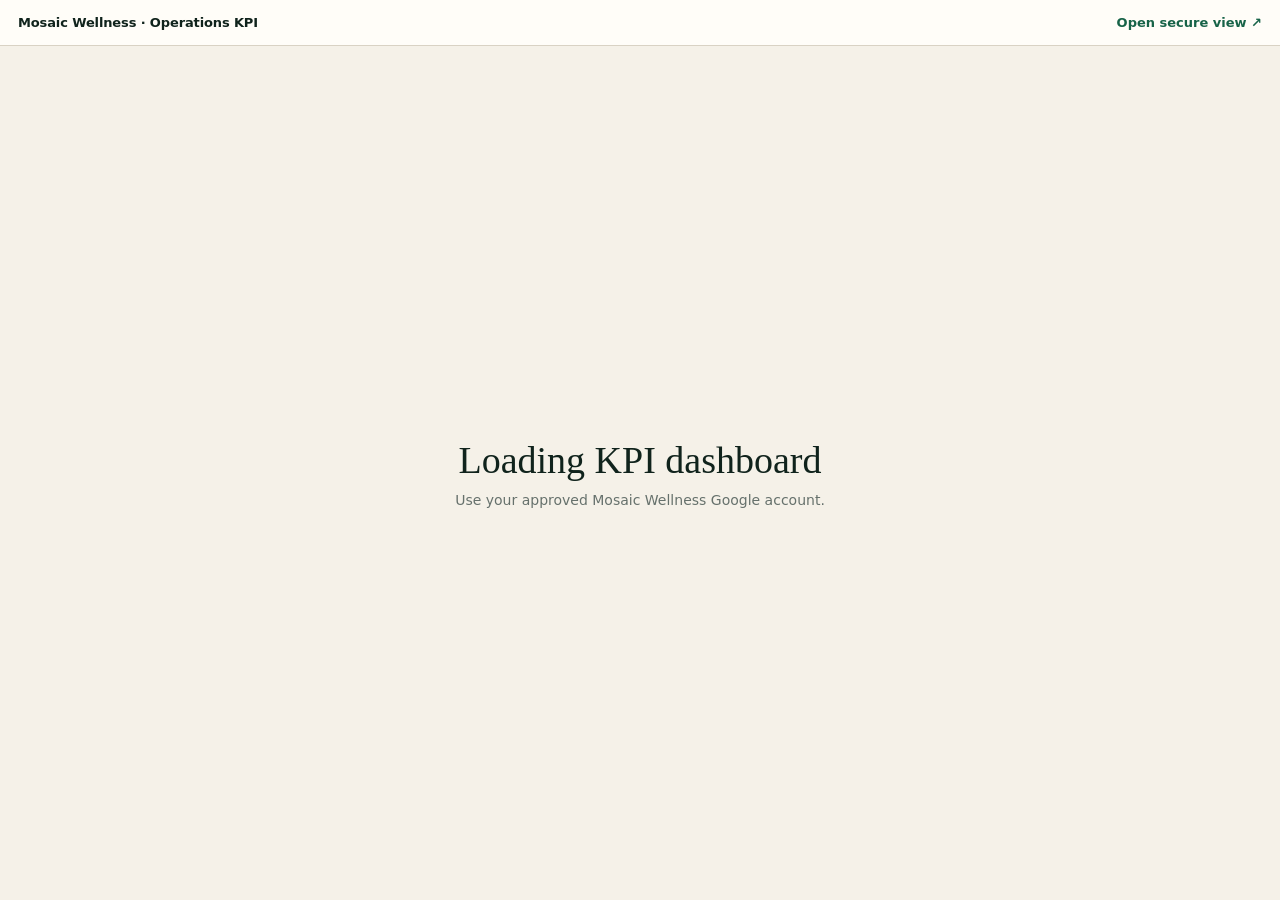
==== index.html @ 4b51fa3a "Fix GitHub Pages root dashboard entry" ====
<!doctype html>
<html lang="en">
  <head>
    <meta charset="utf-8" />
    <meta name="viewport" content="width=device-width, initial-scale=1" />
    <meta http-equiv="refresh" content="0; url=./docs/" />
    <title>Operations KPI Command Center</title>
    <script>
      window.location.replace("./docs/");
    </script>
  </head>
  <body>
    <p>
      Opening the
      <a href="./docs/">Operations KPI Command Center</a>…
    </p>
  </body>
</html>
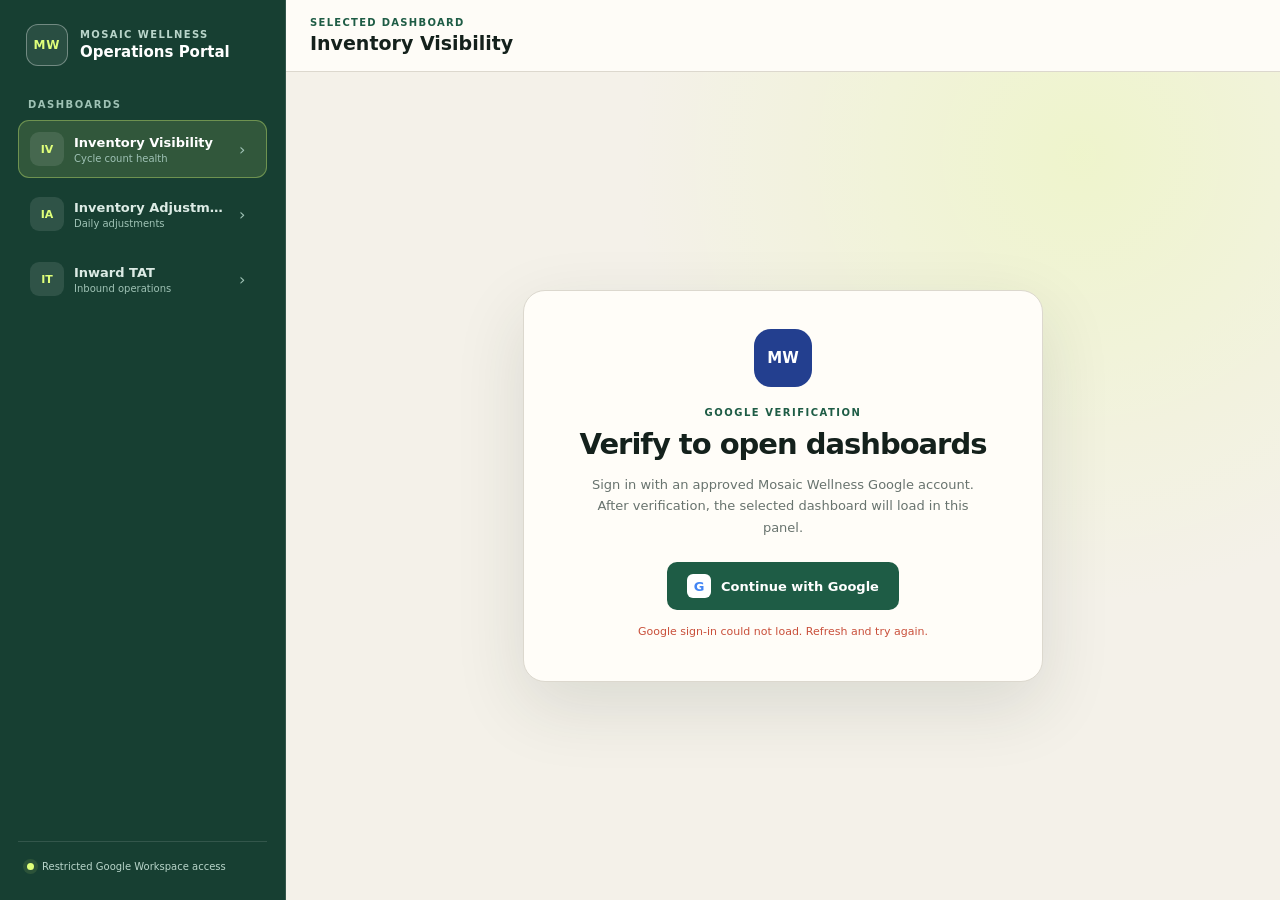
==== commit bb36d6f1: "Add unified operations dashboard portal" ====
--- a/index.html
+++ b/index.html
@@ -1,18 +1,384 @@
 <!doctype html>
 <html lang="en">
   <head>
-    <meta charset="utf-8" />
-    <meta name="viewport" content="width=device-width, initial-scale=1" />
-    <meta http-equiv="refresh" content="0; url=./docs/" />
-    <title>Operations KPI Command Center</title>
-    <script>
-      window.location.replace("./docs/");
-    </script>
+    <meta charset="utf-8">
+    <meta name="viewport" content="width=device-width, initial-scale=1">
+    <meta name="referrer" content="strict-origin-when-cross-origin">
+    <meta name="theme-color" content="#173f32">
+    <title>Operations Dashboard Portal | Mosaic Wellness</title>
+    <link rel="icon" type="image/svg+xml" href="data:image/svg+xml,%3Csvg xmlns='http://www.w3.org/2000/svg' viewBox='0 0 64 64'%3E%3Crect width='64' height='64' rx='14' fill='%23173f32'/%3E%3Ctext x='32' y='40' text-anchor='middle' font-family='Arial,sans-serif' font-size='21' font-weight='700' fill='white'%3EMW%3C/text%3E%3C/svg%3E">
+    <script src="https://accounts.google.com/gsi/client" async defer></script>
+    <style>
+      :root {
+        --ink: #14211c;
+        --muted: #68736e;
+        --green: #1e5c45;
+        --green-dark: #173f32;
+        --paper: #f4f1e9;
+        --card: #fffdf8;
+        --line: #dcd8ce;
+        --lime: #dfff7a;
+        --blue: #233f8f;
+        --danger: #c94f3a;
+      }
+      * { box-sizing: border-box; }
+      html, body { height: 100%; }
+      body {
+        margin: 0; overflow: hidden; color: var(--ink); background: var(--paper);
+        font-family: Inter, ui-sans-serif, system-ui, -apple-system, BlinkMacSystemFont, "Segoe UI", sans-serif;
+      }
+      button, a { font: inherit; }
+      .portal { min-height: 100%; display: grid; grid-template-columns: 286px minmax(0, 1fr); }
+      .sidebar {
+        min-height: 100vh; display: flex; flex-direction: column; padding: 24px 18px;
+        border-right: 1px solid rgba(255,255,255,.12); background: var(--green-dark); color: white;
+      }
+      .brand { display: flex; align-items: center; gap: 12px; padding: 0 8px 25px; }
+      .mark {
+        width: 42px; height: 42px; display: grid; place-items: center; flex: 0 0 auto;
+        border: 1px solid rgba(255,255,255,.34); border-radius: 12px; background: rgba(255,255,255,.08);
+        color: var(--lime); font-size: 12px; font-weight: 800; letter-spacing: .08em;
+      }
+      .brand p { margin: 0; }
+      .brand-kicker { color: #b9d5ca; font-size: 10px; font-weight: 800; letter-spacing: .14em; text-transform: uppercase; }
+      .brand-name { margin-top: 3px !important; font-size: 15px; font-weight: 750; }
+      .nav-label {
+        margin: 8px 10px 10px; color: #9fc2b5; font-size: 10px; font-weight: 800;
+        letter-spacing: .15em; text-transform: uppercase;
+      }
+      .dashboard-nav { display: grid; gap: 7px; }
+      .dashboard-button {
+        width: 100%; display: grid; grid-template-columns: 34px minmax(0,1fr) 16px;
+        align-items: center; gap: 10px; padding: 11px; border: 1px solid transparent;
+        border-radius: 11px; background: transparent; color: #dcebe5; text-align: left; cursor: pointer;
+        transition: background 150ms ease, border-color 150ms ease, transform 150ms ease;
+      }
+      .dashboard-button:hover { background: rgba(255,255,255,.08); transform: translateX(2px); }
+      .dashboard-button.active {
+        border-color: rgba(223,255,122,.35); background: rgba(223,255,122,.13); color: white;
+      }
+      .nav-icon {
+        width: 34px; height: 34px; display: grid; place-items: center; border-radius: 9px;
+        background: rgba(255,255,255,.1); color: var(--lime); font-size: 11px; font-weight: 800;
+      }
+      .dashboard-button strong { display: block; overflow: hidden; font-size: 13px; text-overflow: ellipsis; white-space: nowrap; }
+      .dashboard-button small { display: block; margin-top: 3px; color: #9fc2b5; font-size: 10px; }
+      .arrow { color: #9fc2b5; }
+      .sidebar-foot { margin-top: auto; padding: 18px 9px 2px; border-top: 1px solid rgba(255,255,255,.12); }
+      .security-line { display: flex; align-items: center; gap: 8px; color: #b9d5ca; font-size: 10px; line-height: 1.45; }
+      .security-dot { width: 7px; height: 7px; flex: 0 0 auto; border-radius: 50%; background: var(--lime); box-shadow: 0 0 0 4px rgba(223,255,122,.1); }
+      .workspace { min-width: 0; min-height: 100vh; display: grid; grid-template-rows: 72px minmax(0, 1fr); }
+      .topbar {
+        min-width: 0; display: flex; align-items: center; justify-content: space-between; gap: 18px;
+        padding: 0 24px; border-bottom: 1px solid var(--line); background: rgba(255,253,248,.94);
+      }
+      .current-title { min-width: 0; }
+      .current-title p { margin: 0; color: var(--green); font-size: 10px; font-weight: 800; letter-spacing: .13em; text-transform: uppercase; }
+      .current-title h1 { margin: 4px 0 0; overflow: hidden; font-size: 19px; text-overflow: ellipsis; white-space: nowrap; }
+      .toolbar { display: flex; align-items: center; gap: 9px; }
+      .account {
+        max-width: 260px; overflow: hidden; padding: 8px 11px; border-radius: 999px;
+        background: #e6f2eb; color: var(--green); font-size: 11px; font-weight: 750;
+        text-overflow: ellipsis; white-space: nowrap;
+      }
+      .toolbar-button {
+        min-height: 38px; padding: 0 13px; border: 1px solid var(--line); border-radius: 9px;
+        background: white; color: var(--ink); font-size: 11px; font-weight: 750; text-decoration: none; cursor: pointer;
+      }
+      .toolbar-button:hover { border-color: var(--green); color: var(--green); }
+      .viewer { position: relative; min-width: 0; min-height: 0; background: #e9ecea; }
+      .dashboard-frame { width: 100%; height: 100%; display: block; border: 0; background: white; }
+      .frame-loader {
+        position: absolute; inset: 0; display: none; place-items: center; z-index: 3;
+        background: rgba(244,241,233,.92); color: var(--muted); font-size: 12px;
+      }
+      .frame-loader.show { display: grid; }
+      .verification {
+        position: absolute; inset: 0; z-index: 4; display: grid; place-items: center; padding: 24px;
+        background:
+          radial-gradient(circle at 80% 10%, rgba(223,255,122,.26), transparent 28rem),
+          var(--paper);
+      }
+      .verification[hidden] { display: none; }
+      .verify-card {
+        width: min(100%, 520px); padding: 38px; border: 1px solid var(--line); border-radius: 22px;
+        background: var(--card); box-shadow: 0 24px 70px rgba(31,52,42,.12); text-align: center;
+      }
+      .verify-icon {
+        width: 58px; height: 58px; display: grid; place-items: center; margin: 0 auto 20px;
+        border-radius: 17px; background: var(--blue); color: white; font-size: 15px; font-weight: 850;
+      }
+      .verify-card .eyebrow { margin: 0; color: var(--green); font-size: 10px; font-weight: 850; letter-spacing: .15em; text-transform: uppercase; }
+      .verify-card h2 { margin: 9px 0 0; font-size: 29px; letter-spacing: -.035em; }
+      .verify-copy { margin: 13px auto 0; max-width: 410px; color: var(--muted); font-size: 13px; line-height: 1.65; }
+      .verify-button {
+        min-height: 48px; display: inline-flex; align-items: center; justify-content: center; gap: 10px;
+        margin-top: 24px; padding: 0 20px; border: 0; border-radius: 10px;
+        background: var(--green); color: white; font-size: 13px; font-weight: 800; cursor: pointer;
+      }
+      .verify-button:disabled { cursor: wait; opacity: .65; }
+      .google-g { width: 24px; height: 24px; display: grid; place-items: center; border-radius: 6px; background: white; color: #4285f4; font-weight: 900; }
+      .verify-status { min-height: 18px; margin: 15px 0 0; color: var(--muted); font-size: 11px; }
+      .verify-status.error { color: var(--danger); }
+      @media (max-width: 780px) {
+        body { overflow: auto; }
+        .portal { min-height: 100vh; grid-template-columns: 1fr; grid-template-rows: auto minmax(720px, 1fr); }
+        .sidebar { min-height: auto; padding: 14px; border-right: 0; }
+        .brand { padding: 0 4px 13px; }
+        .dashboard-nav { display: flex; overflow-x: auto; padding-bottom: 4px; }
+        .dashboard-button { min-width: 205px; }
+        .nav-label, .sidebar-foot { display: none; }
+        .workspace { min-height: 720px; grid-template-rows: 68px minmax(0,1fr); }
+        .topbar { padding: 0 14px; }
+        .account { display: none; }
+        .verify-card { padding: 28px 22px; }
+      }
+    </style>
   </head>
   <body>
-    <p>
-      Opening the
-      <a href="./docs/">Operations KPI Command Center</a>…
-    </p>
+    <main class="portal">
+      <aside class="sidebar">
+        <div class="brand">
+          <div class="mark">MW</div>
+          <div>
+            <p class="brand-kicker">Mosaic Wellness</p>
+            <p class="brand-name">Operations Portal</p>
+          </div>
+        </div>
+        <p class="nav-label">Dashboards</p>
+        <nav class="dashboard-nav" id="dashboard-nav" aria-label="Operations dashboards"></nav>
+        <div class="sidebar-foot">
+          <div class="security-line"><span class="security-dot"></span><span>Restricted Google Workspace access</span></div>
+        </div>
+      </aside>
+
+      <section class="workspace">
+        <header class="topbar">
+          <div class="current-title">
+            <p>Selected dashboard</p>
+            <h1 id="current-dashboard">Inventory Visibility</h1>
+          </div>
+          <div class="toolbar">
+            <span class="account" id="account" hidden></span>
+            <a class="toolbar-button" id="open-new" href="#" target="_blank" rel="noopener noreferrer" hidden>Open in new tab ↗</a>
+            <button class="toolbar-button" id="switch-account" type="button" hidden>Switch account</button>
+          </div>
+        </header>
+
+        <div class="viewer">
+          <div class="verification" id="verification">
+            <div class="verify-card">
+              <div class="verify-icon">MW</div>
+              <p class="eyebrow">Google verification</p>
+              <h2>Verify to open dashboards</h2>
+              <p class="verify-copy">Sign in with an approved Mosaic Wellness Google account. After verification, the selected dashboard will load in this panel.</p>
+              <button class="verify-button" id="verify-button" type="button">
+                <span class="google-g">G</span><span>Continue with Google</span>
+              </button>
+              <p class="verify-status" id="verify-status">Your Google token stays in this browser session.</p>
+            </div>
+          </div>
+          <div class="frame-loader" id="frame-loader">Loading dashboard…</div>
+          <iframe class="dashboard-frame" id="dashboard-frame" title="Operations dashboard" allow="clipboard-read; clipboard-write; fullscreen"></iframe>
+        </div>
+      </section>
+    </main>
+
+    <script>
+      const DASHBOARDS = [
+        {
+          id: 'inventory-visibility',
+          short: 'IV',
+          name: 'Inventory Visibility',
+          detail: 'Cycle count health',
+          url: 'https://bjpatel90.github.io/Inventory_Visibility/',
+        },
+        {
+          id: 'inventory-adjustment',
+          short: 'IA',
+          name: 'Inventory Adjustment',
+          detail: 'Daily adjustments',
+          url: 'https://bjpatel90.github.io/inventory-adjustment-dashboard/',
+        },
+        {
+          id: 'inward-tat',
+          short: 'IT',
+          name: 'Inward TAT',
+          detail: 'Inbound operations',
+          url: 'https://bjpatel90.github.io/Inward-TAT/',
+        },
+      ];
+      const GOOGLE_OAUTH_CLIENT_ID =
+        '1021762366002-vo41asis58ss3qtt5j8tnkloujf1t73f.apps.googleusercontent.com';
+      const APPS_SCRIPT_DEPLOYMENT_ID =
+        'AKfycbziahyxFrsJjwlcsxMols1-VNvW1GgzVTdbxIhZF5dttLBI5QLZ92j-uGPE93a2P34b';
+      const GOOGLE_OAUTH_SCOPES = [
+        'https://www.googleapis.com/auth/gmail.readonly',
+        'https://www.googleapis.com/auth/spreadsheets',
+        'https://www.googleapis.com/auth/script.scriptapp',
+        'https://www.googleapis.com/auth/script.send_mail',
+        'https://www.googleapis.com/auth/userinfo.email',
+      ].join(' ');
+
+      const navEl = document.getElementById('dashboard-nav');
+      const titleEl = document.getElementById('current-dashboard');
+      const verificationEl = document.getElementById('verification');
+      const verifyButton = document.getElementById('verify-button');
+      const verifyStatus = document.getElementById('verify-status');
+      const frame = document.getElementById('dashboard-frame');
+      const frameLoader = document.getElementById('frame-loader');
+      const accountEl = document.getElementById('account');
+      const switchButton = document.getElementById('switch-account');
+      const openNew = document.getElementById('open-new');
+      let selectedId = DASHBOARDS.some((item) => item.id === location.hash.slice(1))
+        ? location.hash.slice(1)
+        : DASHBOARDS[0].id;
+      let googleTokenClient = null;
+      let googleAccessToken = '';
+      let isVerified = false;
+
+      function escapeHtml(value) {
+        return String(value ?? '')
+          .replace(/&/g, '&amp;')
+          .replace(/</g, '&lt;')
+          .replace(/>/g, '&gt;')
+          .replace(/"/g, '&quot;')
+          .replace(/'/g, '&#39;');
+      }
+
+      function selectedDashboard() {
+        return DASHBOARDS.find((item) => item.id === selectedId) || DASHBOARDS[0];
+      }
+
+      function renderNavigation() {
+        navEl.innerHTML = DASHBOARDS.map((item) => `
+          <button class="dashboard-button${item.id === selectedId ? ' active' : ''}" type="button" data-dashboard="${escapeHtml(item.id)}">
+            <span class="nav-icon">${escapeHtml(item.short)}</span>
+            <span><strong>${escapeHtml(item.name)}</strong><small>${escapeHtml(item.detail)}</small></span>
+            <span class="arrow">›</span>
+          </button>
+        `).join('');
+        navEl.querySelectorAll('[data-dashboard]').forEach((button) => {
+          button.addEventListener('click', () => selectDashboard(button.dataset.dashboard));
+        });
+      }
+
+      function selectDashboard(id) {
+        if (!DASHBOARDS.some((item) => item.id === id)) return;
+        selectedId = id;
+        history.replaceState(null, '', `#${id}`);
+        const dashboard = selectedDashboard();
+        titleEl.textContent = dashboard.name;
+        openNew.href = dashboard.url;
+        renderNavigation();
+        if (isVerified) loadSelectedDashboard();
+      }
+
+      function loadSelectedDashboard() {
+        const dashboard = selectedDashboard();
+        verificationEl.hidden = true;
+        openNew.hidden = false;
+        frameLoader.classList.add('show');
+        frame.title = dashboard.name;
+        frame.src = dashboard.url;
+      }
+
+      function setVerificationMessage(message, isError = false) {
+        verifyStatus.textContent = message;
+        verifyStatus.classList.toggle('error', isError);
+      }
+
+      async function runAppsScriptFunction(functionName) {
+        const response = await fetch(
+          `https://script.googleapis.com/v1/scripts/${APPS_SCRIPT_DEPLOYMENT_ID}:run`,
+          {
+            method: 'POST',
+            headers: {
+              Authorization: `Bearer ${googleAccessToken}`,
+              'Content-Type': 'application/json',
+            },
+            body: JSON.stringify({ function: functionName, parameters: [], devMode: false }),
+          },
+        );
+        const payload = await response.json();
+        if (!response.ok || payload.error) {
+          const detail = payload?.error?.details?.[0]?.errorMessage;
+          const error = new Error(detail || payload?.error?.message || 'Google verification failed.');
+          error.status = response.status;
+          throw error;
+        }
+        return payload?.response?.result;
+      }
+
+      async function verifyApprovedUser(tokenResponse) {
+        googleAccessToken = tokenResponse.access_token;
+        setVerificationMessage('Checking approved dashboard access…');
+        try {
+          const result = await runAppsScriptFunction('getSharedDashboardData');
+          isVerified = true;
+          accountEl.textContent = result?.viewerEmail || 'Google verified';
+          accountEl.hidden = false;
+          switchButton.hidden = false;
+          verifyButton.disabled = false;
+          loadSelectedDashboard();
+        } catch (error) {
+          googleAccessToken = '';
+          isVerified = false;
+          verifyButton.disabled = false;
+          setVerificationMessage(error.message, true);
+        }
+      }
+
+      function initializeGoogleOAuth() {
+        if (!window.google?.accounts?.oauth2) {
+          setVerificationMessage('Google sign-in could not load. Refresh and try again.', true);
+          return;
+        }
+        googleTokenClient = google.accounts.oauth2.initTokenClient({
+          client_id: GOOGLE_OAUTH_CLIENT_ID,
+          scope: GOOGLE_OAUTH_SCOPES,
+          callback: (tokenResponse) => {
+            if (tokenResponse.error) {
+              verifyButton.disabled = false;
+              setVerificationMessage(tokenResponse.error_description || tokenResponse.error, true);
+              return;
+            }
+            verifyApprovedUser(tokenResponse);
+          },
+          error_callback: (error) => {
+            verifyButton.disabled = false;
+            setVerificationMessage(error?.message || 'Google sign-in was cancelled.', true);
+          },
+        });
+      }
+
+      function requestGoogleAccess() {
+        if (!googleTokenClient) initializeGoogleOAuth();
+        if (!googleTokenClient) return;
+        verifyButton.disabled = true;
+        setVerificationMessage('Opening Google verification…');
+        googleTokenClient.requestAccessToken({
+          prompt: googleAccessToken ? 'select_account' : 'consent',
+        });
+      }
+
+      function switchAccount() {
+        isVerified = false;
+        frame.removeAttribute('src');
+        verificationEl.hidden = false;
+        accountEl.hidden = true;
+        switchButton.hidden = true;
+        openNew.hidden = true;
+        requestGoogleAccess();
+      }
+
+      frame.addEventListener('load', () => frameLoader.classList.remove('show'));
+      verifyButton.addEventListener('click', requestGoogleAccess);
+      switchButton.addEventListener('click', switchAccount);
+      window.addEventListener('hashchange', () => selectDashboard(location.hash.slice(1)));
+      window.addEventListener('load', initializeGoogleOAuth);
+      renderNavigation();
+      selectDashboard(selectedId);
+    </script>
   </body>
 </html>
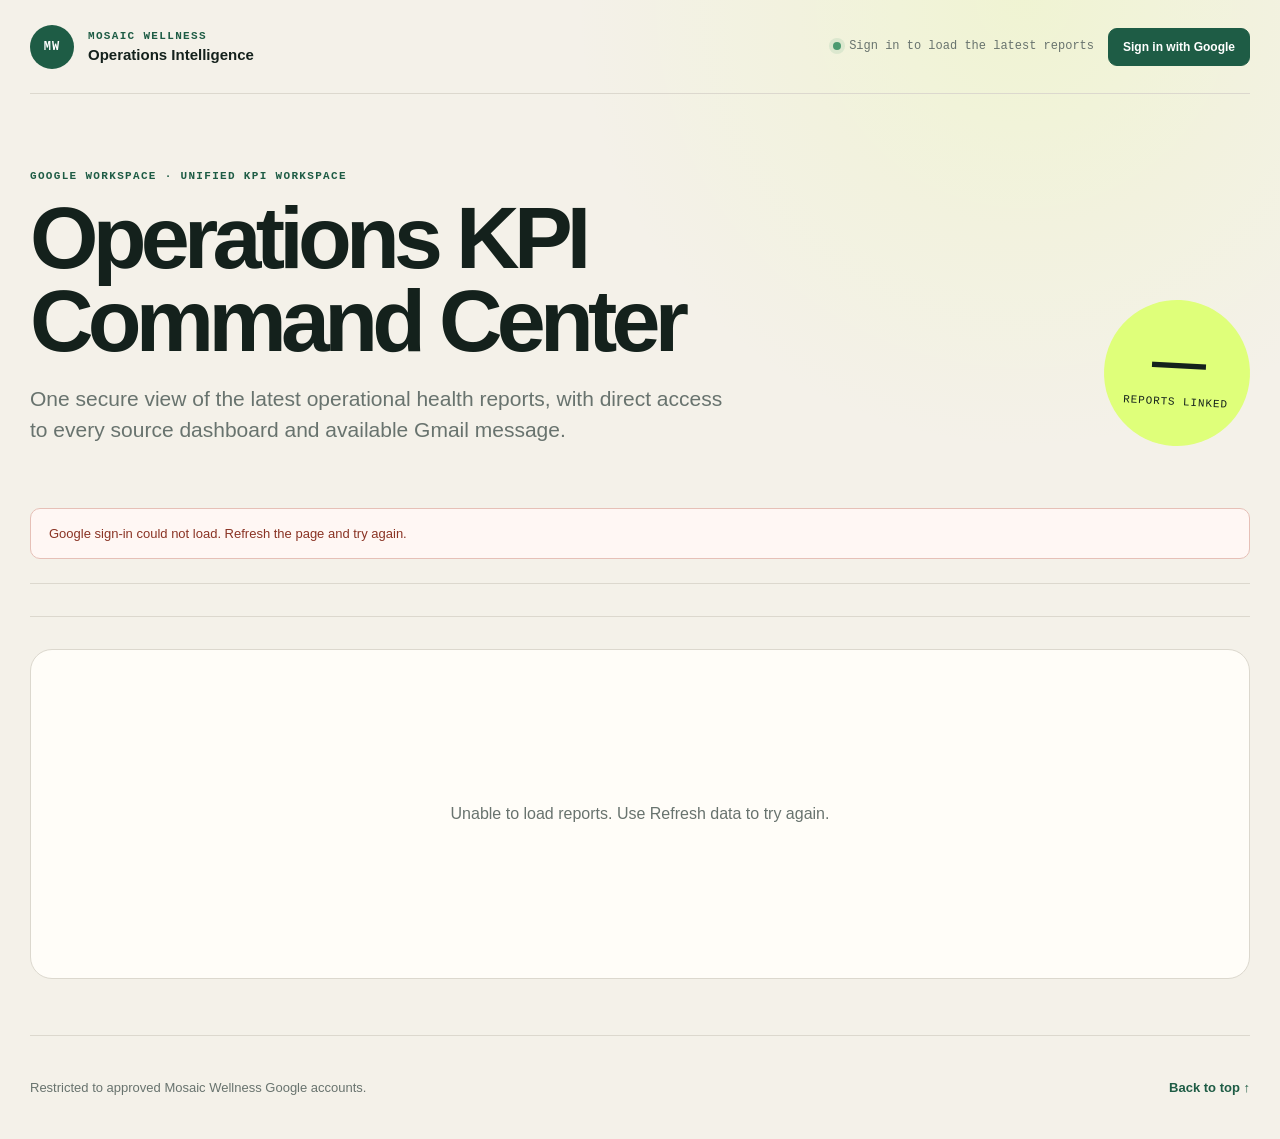
==== commit 358f67fe: "Revert "Add unified operations dashboard portal" This reverts commit bb36d6f1f3be7d037cd0ffc419797cc" ====
--- a/index.html
+++ b/index.html
@@ -1,384 +1,18 @@
 <!doctype html>
 <html lang="en">
   <head>
-    <meta charset="utf-8">
-    <meta name="viewport" content="width=device-width, initial-scale=1">
-    <meta name="referrer" content="strict-origin-when-cross-origin">
-    <meta name="theme-color" content="#173f32">
-    <title>Operations Dashboard Portal | Mosaic Wellness</title>
-    <link rel="icon" type="image/svg+xml" href="data:image/svg+xml,%3Csvg xmlns='http://www.w3.org/2000/svg' viewBox='0 0 64 64'%3E%3Crect width='64' height='64' rx='14' fill='%23173f32'/%3E%3Ctext x='32' y='40' text-anchor='middle' font-family='Arial,sans-serif' font-size='21' font-weight='700' fill='white'%3EMW%3C/text%3E%3C/svg%3E">
-    <script src="https://accounts.google.com/gsi/client" async defer></script>
-    <style>
-      :root {
-        --ink: #14211c;
-        --muted: #68736e;
-        --green: #1e5c45;
-        --green-dark: #173f32;
-        --paper: #f4f1e9;
-        --card: #fffdf8;
-        --line: #dcd8ce;
-        --lime: #dfff7a;
-        --blue: #233f8f;
-        --danger: #c94f3a;
-      }
-      * { box-sizing: border-box; }
-      html, body { height: 100%; }
-      body {
-        margin: 0; overflow: hidden; color: var(--ink); background: var(--paper);
-        font-family: Inter, ui-sans-serif, system-ui, -apple-system, BlinkMacSystemFont, "Segoe UI", sans-serif;
-      }
-      button, a { font: inherit; }
-      .portal { min-height: 100%; display: grid; grid-template-columns: 286px minmax(0, 1fr); }
-      .sidebar {
-        min-height: 100vh; display: flex; flex-direction: column; padding: 24px 18px;
-        border-right: 1px solid rgba(255,255,255,.12); background: var(--green-dark); color: white;
-      }
-      .brand { display: flex; align-items: center; gap: 12px; padding: 0 8px 25px; }
-      .mark {
-        width: 42px; height: 42px; display: grid; place-items: center; flex: 0 0 auto;
-        border: 1px solid rgba(255,255,255,.34); border-radius: 12px; background: rgba(255,255,255,.08);
-        color: var(--lime); font-size: 12px; font-weight: 800; letter-spacing: .08em;
-      }
-      .brand p { margin: 0; }
-      .brand-kicker { color: #b9d5ca; font-size: 10px; font-weight: 800; letter-spacing: .14em; text-transform: uppercase; }
-      .brand-name { margin-top: 3px !important; font-size: 15px; font-weight: 750; }
-      .nav-label {
-        margin: 8px 10px 10px; color: #9fc2b5; font-size: 10px; font-weight: 800;
-        letter-spacing: .15em; text-transform: uppercase;
-      }
-      .dashboard-nav { display: grid; gap: 7px; }
-      .dashboard-button {
-        width: 100%; display: grid; grid-template-columns: 34px minmax(0,1fr) 16px;
-        align-items: center; gap: 10px; padding: 11px; border: 1px solid transparent;
-        border-radius: 11px; background: transparent; color: #dcebe5; text-align: left; cursor: pointer;
-        transition: background 150ms ease, border-color 150ms ease, transform 150ms ease;
-      }
-      .dashboard-button:hover { background: rgba(255,255,255,.08); transform: translateX(2px); }
-      .dashboard-button.active {
-        border-color: rgba(223,255,122,.35); background: rgba(223,255,122,.13); color: white;
-      }
-      .nav-icon {
-        width: 34px; height: 34px; display: grid; place-items: center; border-radius: 9px;
-        background: rgba(255,255,255,.1); color: var(--lime); font-size: 11px; font-weight: 800;
-      }
-      .dashboard-button strong { display: block; overflow: hidden; font-size: 13px; text-overflow: ellipsis; white-space: nowrap; }
-      .dashboard-button small { display: block; margin-top: 3px; color: #9fc2b5; font-size: 10px; }
-      .arrow { color: #9fc2b5; }
-      .sidebar-foot { margin-top: auto; padding: 18px 9px 2px; border-top: 1px solid rgba(255,255,255,.12); }
-      .security-line { display: flex; align-items: center; gap: 8px; color: #b9d5ca; font-size: 10px; line-height: 1.45; }
-      .security-dot { width: 7px; height: 7px; flex: 0 0 auto; border-radius: 50%; background: var(--lime); box-shadow: 0 0 0 4px rgba(223,255,122,.1); }
-      .workspace { min-width: 0; min-height: 100vh; display: grid; grid-template-rows: 72px minmax(0, 1fr); }
-      .topbar {
-        min-width: 0; display: flex; align-items: center; justify-content: space-between; gap: 18px;
-        padding: 0 24px; border-bottom: 1px solid var(--line); background: rgba(255,253,248,.94);
-      }
-      .current-title { min-width: 0; }
-      .current-title p { margin: 0; color: var(--green); font-size: 10px; font-weight: 800; letter-spacing: .13em; text-transform: uppercase; }
-      .current-title h1 { margin: 4px 0 0; overflow: hidden; font-size: 19px; text-overflow: ellipsis; white-space: nowrap; }
-      .toolbar { display: flex; align-items: center; gap: 9px; }
-      .account {
-        max-width: 260px; overflow: hidden; padding: 8px 11px; border-radius: 999px;
-        background: #e6f2eb; color: var(--green); font-size: 11px; font-weight: 750;
-        text-overflow: ellipsis; white-space: nowrap;
-      }
-      .toolbar-button {
-        min-height: 38px; padding: 0 13px; border: 1px solid var(--line); border-radius: 9px;
-        background: white; color: var(--ink); font-size: 11px; font-weight: 750; text-decoration: none; cursor: pointer;
-      }
-      .toolbar-button:hover { border-color: var(--green); color: var(--green); }
-      .viewer { position: relative; min-width: 0; min-height: 0; background: #e9ecea; }
-      .dashboard-frame { width: 100%; height: 100%; display: block; border: 0; background: white; }
-      .frame-loader {
-        position: absolute; inset: 0; display: none; place-items: center; z-index: 3;
-        background: rgba(244,241,233,.92); color: var(--muted); font-size: 12px;
-      }
-      .frame-loader.show { display: grid; }
-      .verification {
-        position: absolute; inset: 0; z-index: 4; display: grid; place-items: center; padding: 24px;
-        background:
-          radial-gradient(circle at 80% 10%, rgba(223,255,122,.26), transparent 28rem),
-          var(--paper);
-      }
-      .verification[hidden] { display: none; }
-      .verify-card {
-        width: min(100%, 520px); padding: 38px; border: 1px solid var(--line); border-radius: 22px;
-        background: var(--card); box-shadow: 0 24px 70px rgba(31,52,42,.12); text-align: center;
-      }
-      .verify-icon {
-        width: 58px; height: 58px; display: grid; place-items: center; margin: 0 auto 20px;
-        border-radius: 17px; background: var(--blue); color: white; font-size: 15px; font-weight: 850;
-      }
-      .verify-card .eyebrow { margin: 0; color: var(--green); font-size: 10px; font-weight: 850; letter-spacing: .15em; text-transform: uppercase; }
-      .verify-card h2 { margin: 9px 0 0; font-size: 29px; letter-spacing: -.035em; }
-      .verify-copy { margin: 13px auto 0; max-width: 410px; color: var(--muted); font-size: 13px; line-height: 1.65; }
-      .verify-button {
-        min-height: 48px; display: inline-flex; align-items: center; justify-content: center; gap: 10px;
-        margin-top: 24px; padding: 0 20px; border: 0; border-radius: 10px;
-        background: var(--green); color: white; font-size: 13px; font-weight: 800; cursor: pointer;
-      }
-      .verify-button:disabled { cursor: wait; opacity: .65; }
-      .google-g { width: 24px; height: 24px; display: grid; place-items: center; border-radius: 6px; background: white; color: #4285f4; font-weight: 900; }
-      .verify-status { min-height: 18px; margin: 15px 0 0; color: var(--muted); font-size: 11px; }
-      .verify-status.error { color: var(--danger); }
-      @media (max-width: 780px) {
-        body { overflow: auto; }
-        .portal { min-height: 100vh; grid-template-columns: 1fr; grid-template-rows: auto minmax(720px, 1fr); }
-        .sidebar { min-height: auto; padding: 14px; border-right: 0; }
-        .brand { padding: 0 4px 13px; }
-        .dashboard-nav { display: flex; overflow-x: auto; padding-bottom: 4px; }
-        .dashboard-button { min-width: 205px; }
-        .nav-label, .sidebar-foot { display: none; }
-        .workspace { min-height: 720px; grid-template-rows: 68px minmax(0,1fr); }
-        .topbar { padding: 0 14px; }
-        .account { display: none; }
-        .verify-card { padding: 28px 22px; }
-      }
-    </style>
+    <meta charset="utf-8" />
+    <meta name="viewport" content="width=device-width, initial-scale=1" />
+    <meta http-equiv="refresh" content="0; url=./docs/" />
+    <title>Operations KPI Command Center</title>
+    <script>
+      window.location.replace("./docs/");
+    </script>
   </head>
   <body>
-    <main class="portal">
-      <aside class="sidebar">
-        <div class="brand">
-          <div class="mark">MW</div>
-          <div>
-            <p class="brand-kicker">Mosaic Wellness</p>
-            <p class="brand-name">Operations Portal</p>
-          </div>
-        </div>
-        <p class="nav-label">Dashboards</p>
-        <nav class="dashboard-nav" id="dashboard-nav" aria-label="Operations dashboards"></nav>
-        <div class="sidebar-foot">
-          <div class="security-line"><span class="security-dot"></span><span>Restricted Google Workspace access</span></div>
-        </div>
-      </aside>
-
-      <section class="workspace">
-        <header class="topbar">
-          <div class="current-title">
-            <p>Selected dashboard</p>
-            <h1 id="current-dashboard">Inventory Visibility</h1>
-          </div>
-          <div class="toolbar">
-            <span class="account" id="account" hidden></span>
-            <a class="toolbar-button" id="open-new" href="#" target="_blank" rel="noopener noreferrer" hidden>Open in new tab ↗</a>
-            <button class="toolbar-button" id="switch-account" type="button" hidden>Switch account</button>
-          </div>
-        </header>
-
-        <div class="viewer">
-          <div class="verification" id="verification">
-            <div class="verify-card">
-              <div class="verify-icon">MW</div>
-              <p class="eyebrow">Google verification</p>
-              <h2>Verify to open dashboards</h2>
-              <p class="verify-copy">Sign in with an approved Mosaic Wellness Google account. After verification, the selected dashboard will load in this panel.</p>
-              <button class="verify-button" id="verify-button" type="button">
-                <span class="google-g">G</span><span>Continue with Google</span>
-              </button>
-              <p class="verify-status" id="verify-status">Your Google token stays in this browser session.</p>
-            </div>
-          </div>
-          <div class="frame-loader" id="frame-loader">Loading dashboard…</div>
-          <iframe class="dashboard-frame" id="dashboard-frame" title="Operations dashboard" allow="clipboard-read; clipboard-write; fullscreen"></iframe>
-        </div>
-      </section>
-    </main>
-
-    <script>
-      const DASHBOARDS = [
-        {
-          id: 'inventory-visibility',
-          short: 'IV',
-          name: 'Inventory Visibility',
-          detail: 'Cycle count health',
-          url: 'https://bjpatel90.github.io/Inventory_Visibility/',
-        },
-        {
-          id: 'inventory-adjustment',
-          short: 'IA',
-          name: 'Inventory Adjustment',
-          detail: 'Daily adjustments',
-          url: 'https://bjpatel90.github.io/inventory-adjustment-dashboard/',
-        },
-        {
-          id: 'inward-tat',
-          short: 'IT',
-          name: 'Inward TAT',
-          detail: 'Inbound operations',
-          url: 'https://bjpatel90.github.io/Inward-TAT/',
-        },
-      ];
-      const GOOGLE_OAUTH_CLIENT_ID =
-        '1021762366002-vo41asis58ss3qtt5j8tnkloujf1t73f.apps.googleusercontent.com';
-      const APPS_SCRIPT_DEPLOYMENT_ID =
-        'AKfycbziahyxFrsJjwlcsxMols1-VNvW1GgzVTdbxIhZF5dttLBI5QLZ92j-uGPE93a2P34b';
-      const GOOGLE_OAUTH_SCOPES = [
-        'https://www.googleapis.com/auth/gmail.readonly',
-        'https://www.googleapis.com/auth/spreadsheets',
-        'https://www.googleapis.com/auth/script.scriptapp',
-        'https://www.googleapis.com/auth/script.send_mail',
-        'https://www.googleapis.com/auth/userinfo.email',
-      ].join(' ');
-
-      const navEl = document.getElementById('dashboard-nav');
-      const titleEl = document.getElementById('current-dashboard');
-      const verificationEl = document.getElementById('verification');
-      const verifyButton = document.getElementById('verify-button');
-      const verifyStatus = document.getElementById('verify-status');
-      const frame = document.getElementById('dashboard-frame');
-      const frameLoader = document.getElementById('frame-loader');
-      const accountEl = document.getElementById('account');
-      const switchButton = document.getElementById('switch-account');
-      const openNew = document.getElementById('open-new');
-      let selectedId = DASHBOARDS.some((item) => item.id === location.hash.slice(1))
-        ? location.hash.slice(1)
-        : DASHBOARDS[0].id;
-      let googleTokenClient = null;
-      let googleAccessToken = '';
-      let isVerified = false;
-
-      function escapeHtml(value) {
-        return String(value ?? '')
-          .replace(/&/g, '&amp;')
-          .replace(/</g, '&lt;')
-          .replace(/>/g, '&gt;')
-          .replace(/"/g, '&quot;')
-          .replace(/'/g, '&#39;');
-      }
-
-      function selectedDashboard() {
-        return DASHBOARDS.find((item) => item.id === selectedId) || DASHBOARDS[0];
-      }
-
-      function renderNavigation() {
-        navEl.innerHTML = DASHBOARDS.map((item) => `
-          <button class="dashboard-button${item.id === selectedId ? ' active' : ''}" type="button" data-dashboard="${escapeHtml(item.id)}">
-            <span class="nav-icon">${escapeHtml(item.short)}</span>
-            <span><strong>${escapeHtml(item.name)}</strong><small>${escapeHtml(item.detail)}</small></span>
-            <span class="arrow">›</span>
-          </button>
-        `).join('');
-        navEl.querySelectorAll('[data-dashboard]').forEach((button) => {
-          button.addEventListener('click', () => selectDashboard(button.dataset.dashboard));
-        });
-      }
-
-      function selectDashboard(id) {
-        if (!DASHBOARDS.some((item) => item.id === id)) return;
-        selectedId = id;
-        history.replaceState(null, '', `#${id}`);
-        const dashboard = selectedDashboard();
-        titleEl.textContent = dashboard.name;
-        openNew.href = dashboard.url;
-        renderNavigation();
-        if (isVerified) loadSelectedDashboard();
-      }
-
-      function loadSelectedDashboard() {
-        const dashboard = selectedDashboard();
-        verificationEl.hidden = true;
-        openNew.hidden = false;
-        frameLoader.classList.add('show');
-        frame.title = dashboard.name;
-        frame.src = dashboard.url;
-      }
-
-      function setVerificationMessage(message, isError = false) {
-        verifyStatus.textContent = message;
-        verifyStatus.classList.toggle('error', isError);
-      }
-
-      async function runAppsScriptFunction(functionName) {
-        const response = await fetch(
-          `https://script.googleapis.com/v1/scripts/${APPS_SCRIPT_DEPLOYMENT_ID}:run`,
-          {
-            method: 'POST',
-            headers: {
-              Authorization: `Bearer ${googleAccessToken}`,
-              'Content-Type': 'application/json',
-            },
-            body: JSON.stringify({ function: functionName, parameters: [], devMode: false }),
-          },
-        );
-        const payload = await response.json();
-        if (!response.ok || payload.error) {
-          const detail = payload?.error?.details?.[0]?.errorMessage;
-          const error = new Error(detail || payload?.error?.message || 'Google verification failed.');
-          error.status = response.status;
-          throw error;
-        }
-        return payload?.response?.result;
-      }
-
-      async function verifyApprovedUser(tokenResponse) {
-        googleAccessToken = tokenResponse.access_token;
-        setVerificationMessage('Checking approved dashboard access…');
-        try {
-          const result = await runAppsScriptFunction('getSharedDashboardData');
-          isVerified = true;
-          accountEl.textContent = result?.viewerEmail || 'Google verified';
-          accountEl.hidden = false;
-          switchButton.hidden = false;
-          verifyButton.disabled = false;
-          loadSelectedDashboard();
-        } catch (error) {
-          googleAccessToken = '';
-          isVerified = false;
-          verifyButton.disabled = false;
-          setVerificationMessage(error.message, true);
-        }
-      }
-
-      function initializeGoogleOAuth() {
-        if (!window.google?.accounts?.oauth2) {
-          setVerificationMessage('Google sign-in could not load. Refresh and try again.', true);
-          return;
-        }
-        googleTokenClient = google.accounts.oauth2.initTokenClient({
-          client_id: GOOGLE_OAUTH_CLIENT_ID,
-          scope: GOOGLE_OAUTH_SCOPES,
-          callback: (tokenResponse) => {
-            if (tokenResponse.error) {
-              verifyButton.disabled = false;
-              setVerificationMessage(tokenResponse.error_description || tokenResponse.error, true);
-              return;
-            }
-            verifyApprovedUser(tokenResponse);
-          },
-          error_callback: (error) => {
-            verifyButton.disabled = false;
-            setVerificationMessage(error?.message || 'Google sign-in was cancelled.', true);
-          },
-        });
-      }
-
-      function requestGoogleAccess() {
-        if (!googleTokenClient) initializeGoogleOAuth();
-        if (!googleTokenClient) return;
-        verifyButton.disabled = true;
-        setVerificationMessage('Opening Google verification…');
-        googleTokenClient.requestAccessToken({
-          prompt: googleAccessToken ? 'select_account' : 'consent',
-        });
-      }
-
-      function switchAccount() {
-        isVerified = false;
-        frame.removeAttribute('src');
-        verificationEl.hidden = false;
-        accountEl.hidden = true;
-        switchButton.hidden = true;
-        openNew.hidden = true;
-        requestGoogleAccess();
-      }
-
-      frame.addEventListener('load', () => frameLoader.classList.remove('show'));
-      verifyButton.addEventListener('click', requestGoogleAccess);
-      switchButton.addEventListener('click', switchAccount);
-      window.addEventListener('hashchange', () => selectDashboard(location.hash.slice(1)));
-      window.addEventListener('load', initializeGoogleOAuth);
-      renderNavigation();
-      selectDashboard(selectedId);
-    </script>
+    <p>
+      Opening the
+      <a href="./docs/">Operations KPI Command Center</a>…
+    </p>
   </body>
 </html>
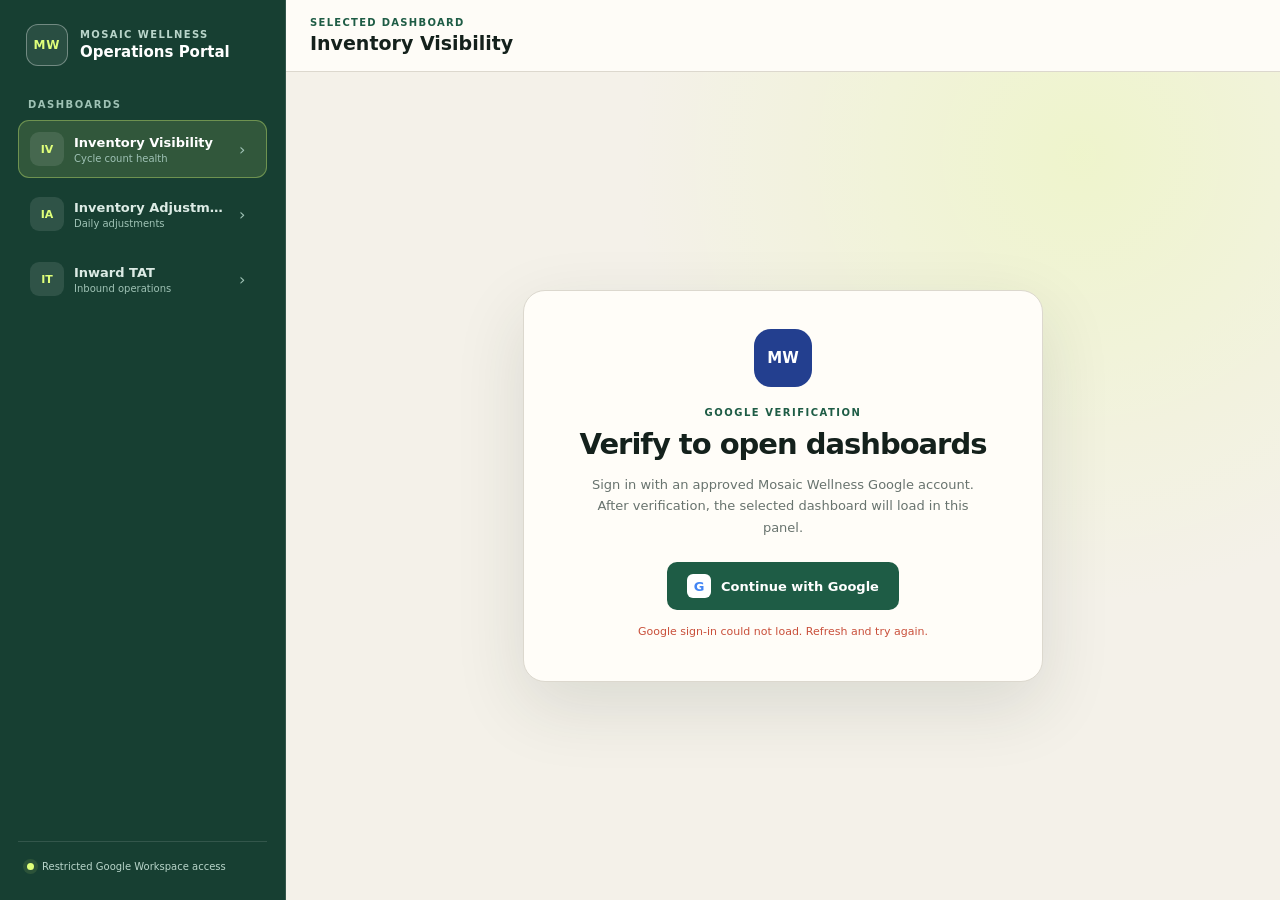
==== commit 16afc08d: "Revert "Force fresh dashboard data in portal" This reverts commit a446fc7cd727f82c1c21588f8030a94b4e" ====
--- a/index.html
+++ b/index.html
@@ -1,18 +1,384 @@
 <!doctype html>
 <html lang="en">
   <head>
-    <meta charset="utf-8" />
-    <meta name="viewport" content="width=device-width, initial-scale=1" />
-    <meta http-equiv="refresh" content="0; url=./docs/" />
-    <title>Operations KPI Command Center</title>
-    <script>
-      window.location.replace("./docs/");
-    </script>
+    <meta charset="utf-8">
+    <meta name="viewport" content="width=device-width, initial-scale=1">
+    <meta name="referrer" content="strict-origin-when-cross-origin">
+    <meta name="theme-color" content="#173f32">
+    <title>Operations Dashboard Portal | Mosaic Wellness</title>
+    <link rel="icon" type="image/svg+xml" href="data:image/svg+xml,%3Csvg xmlns='http://www.w3.org/2000/svg' viewBox='0 0 64 64'%3E%3Crect width='64' height='64' rx='14' fill='%23173f32'/%3E%3Ctext x='32' y='40' text-anchor='middle' font-family='Arial,sans-serif' font-size='21' font-weight='700' fill='white'%3EMW%3C/text%3E%3C/svg%3E">
+    <script src="https://accounts.google.com/gsi/client" async defer></script>
+    <style>
+      :root {
+        --ink: #14211c;
+        --muted: #68736e;
+        --green: #1e5c45;
+        --green-dark: #173f32;
+        --paper: #f4f1e9;
+        --card: #fffdf8;
+        --line: #dcd8ce;
+        --lime: #dfff7a;
+        --blue: #233f8f;
+        --danger: #c94f3a;
+      }
+      * { box-sizing: border-box; }
+      html, body { height: 100%; }
+      body {
+        margin: 0; overflow: hidden; color: var(--ink); background: var(--paper);
+        font-family: Inter, ui-sans-serif, system-ui, -apple-system, BlinkMacSystemFont, "Segoe UI", sans-serif;
+      }
+      button, a { font: inherit; }
+      .portal { min-height: 100%; display: grid; grid-template-columns: 286px minmax(0, 1fr); }
+      .sidebar {
+        min-height: 100vh; display: flex; flex-direction: column; padding: 24px 18px;
+        border-right: 1px solid rgba(255,255,255,.12); background: var(--green-dark); color: white;
+      }
+      .brand { display: flex; align-items: center; gap: 12px; padding: 0 8px 25px; }
+      .mark {
+        width: 42px; height: 42px; display: grid; place-items: center; flex: 0 0 auto;
+        border: 1px solid rgba(255,255,255,.34); border-radius: 12px; background: rgba(255,255,255,.08);
+        color: var(--lime); font-size: 12px; font-weight: 800; letter-spacing: .08em;
+      }
+      .brand p { margin: 0; }
+      .brand-kicker { color: #b9d5ca; font-size: 10px; font-weight: 800; letter-spacing: .14em; text-transform: uppercase; }
+      .brand-name { margin-top: 3px !important; font-size: 15px; font-weight: 750; }
+      .nav-label {
+        margin: 8px 10px 10px; color: #9fc2b5; font-size: 10px; font-weight: 800;
+        letter-spacing: .15em; text-transform: uppercase;
+      }
+      .dashboard-nav { display: grid; gap: 7px; }
+      .dashboard-button {
+        width: 100%; display: grid; grid-template-columns: 34px minmax(0,1fr) 16px;
+        align-items: center; gap: 10px; padding: 11px; border: 1px solid transparent;
+        border-radius: 11px; background: transparent; color: #dcebe5; text-align: left; cursor: pointer;
+        transition: background 150ms ease, border-color 150ms ease, transform 150ms ease;
+      }
+      .dashboard-button:hover { background: rgba(255,255,255,.08); transform: translateX(2px); }
+      .dashboard-button.active {
+        border-color: rgba(223,255,122,.35); background: rgba(223,255,122,.13); color: white;
+      }
+      .nav-icon {
+        width: 34px; height: 34px; display: grid; place-items: center; border-radius: 9px;
+        background: rgba(255,255,255,.1); color: var(--lime); font-size: 11px; font-weight: 800;
+      }
+      .dashboard-button strong { display: block; overflow: hidden; font-size: 13px; text-overflow: ellipsis; white-space: nowrap; }
+      .dashboard-button small { display: block; margin-top: 3px; color: #9fc2b5; font-size: 10px; }
+      .arrow { color: #9fc2b5; }
+      .sidebar-foot { margin-top: auto; padding: 18px 9px 2px; border-top: 1px solid rgba(255,255,255,.12); }
+      .security-line { display: flex; align-items: center; gap: 8px; color: #b9d5ca; font-size: 10px; line-height: 1.45; }
+      .security-dot { width: 7px; height: 7px; flex: 0 0 auto; border-radius: 50%; background: var(--lime); box-shadow: 0 0 0 4px rgba(223,255,122,.1); }
+      .workspace { min-width: 0; min-height: 100vh; display: grid; grid-template-rows: 72px minmax(0, 1fr); }
+      .topbar {
+        min-width: 0; display: flex; align-items: center; justify-content: space-between; gap: 18px;
+        padding: 0 24px; border-bottom: 1px solid var(--line); background: rgba(255,253,248,.94);
+      }
+      .current-title { min-width: 0; }
+      .current-title p { margin: 0; color: var(--green); font-size: 10px; font-weight: 800; letter-spacing: .13em; text-transform: uppercase; }
+      .current-title h1 { margin: 4px 0 0; overflow: hidden; font-size: 19px; text-overflow: ellipsis; white-space: nowrap; }
+      .toolbar { display: flex; align-items: center; gap: 9px; }
+      .account {
+        max-width: 260px; overflow: hidden; padding: 8px 11px; border-radius: 999px;
+        background: #e6f2eb; color: var(--green); font-size: 11px; font-weight: 750;
+        text-overflow: ellipsis; white-space: nowrap;
+      }
+      .toolbar-button {
+        min-height: 38px; padding: 0 13px; border: 1px solid var(--line); border-radius: 9px;
+        background: white; color: var(--ink); font-size: 11px; font-weight: 750; text-decoration: none; cursor: pointer;
+      }
+      .toolbar-button:hover { border-color: var(--green); color: var(--green); }
+      .viewer { position: relative; min-width: 0; min-height: 0; background: #e9ecea; }
+      .dashboard-frame { width: 100%; height: 100%; display: block; border: 0; background: white; }
+      .frame-loader {
+        position: absolute; inset: 0; display: none; place-items: center; z-index: 3;
+        background: rgba(244,241,233,.92); color: var(--muted); font-size: 12px;
+      }
+      .frame-loader.show { display: grid; }
+      .verification {
+        position: absolute; inset: 0; z-index: 4; display: grid; place-items: center; padding: 24px;
+        background:
+          radial-gradient(circle at 80% 10%, rgba(223,255,122,.26), transparent 28rem),
+          var(--paper);
+      }
+      .verification[hidden] { display: none; }
+      .verify-card {
+        width: min(100%, 520px); padding: 38px; border: 1px solid var(--line); border-radius: 22px;
+        background: var(--card); box-shadow: 0 24px 70px rgba(31,52,42,.12); text-align: center;
+      }
+      .verify-icon {
+        width: 58px; height: 58px; display: grid; place-items: center; margin: 0 auto 20px;
+        border-radius: 17px; background: var(--blue); color: white; font-size: 15px; font-weight: 850;
+      }
+      .verify-card .eyebrow { margin: 0; color: var(--green); font-size: 10px; font-weight: 850; letter-spacing: .15em; text-transform: uppercase; }
+      .verify-card h2 { margin: 9px 0 0; font-size: 29px; letter-spacing: -.035em; }
+      .verify-copy { margin: 13px auto 0; max-width: 410px; color: var(--muted); font-size: 13px; line-height: 1.65; }
+      .verify-button {
+        min-height: 48px; display: inline-flex; align-items: center; justify-content: center; gap: 10px;
+        margin-top: 24px; padding: 0 20px; border: 0; border-radius: 10px;
+        background: var(--green); color: white; font-size: 13px; font-weight: 800; cursor: pointer;
+      }
+      .verify-button:disabled { cursor: wait; opacity: .65; }
+      .google-g { width: 24px; height: 24px; display: grid; place-items: center; border-radius: 6px; background: white; color: #4285f4; font-weight: 900; }
+      .verify-status { min-height: 18px; margin: 15px 0 0; color: var(--muted); font-size: 11px; }
+      .verify-status.error { color: var(--danger); }
+      @media (max-width: 780px) {
+        body { overflow: auto; }
+        .portal { min-height: 100vh; grid-template-columns: 1fr; grid-template-rows: auto minmax(720px, 1fr); }
+        .sidebar { min-height: auto; padding: 14px; border-right: 0; }
+        .brand { padding: 0 4px 13px; }
+        .dashboard-nav { display: flex; overflow-x: auto; padding-bottom: 4px; }
+        .dashboard-button { min-width: 205px; }
+        .nav-label, .sidebar-foot { display: none; }
+        .workspace { min-height: 720px; grid-template-rows: 68px minmax(0,1fr); }
+        .topbar { padding: 0 14px; }
+        .account { display: none; }
+        .verify-card { padding: 28px 22px; }
+      }
+    </style>
   </head>
   <body>
-    <p>
-      Opening the
-      <a href="./docs/">Operations KPI Command Center</a>…
-    </p>
+    <main class="portal">
+      <aside class="sidebar">
+        <div class="brand">
+          <div class="mark">MW</div>
+          <div>
+            <p class="brand-kicker">Mosaic Wellness</p>
+            <p class="brand-name">Operations Portal</p>
+          </div>
+        </div>
+        <p class="nav-label">Dashboards</p>
+        <nav class="dashboard-nav" id="dashboard-nav" aria-label="Operations dashboards"></nav>
+        <div class="sidebar-foot">
+          <div class="security-line"><span class="security-dot"></span><span>Restricted Google Workspace access</span></div>
+        </div>
+      </aside>
+
+      <section class="workspace">
+        <header class="topbar">
+          <div class="current-title">
+            <p>Selected dashboard</p>
+            <h1 id="current-dashboard">Inventory Visibility</h1>
+          </div>
+          <div class="toolbar">
+            <span class="account" id="account" hidden></span>
+            <a class="toolbar-button" id="open-new" href="#" target="_blank" rel="noopener noreferrer" hidden>Open in new tab ↗</a>
+            <button class="toolbar-button" id="switch-account" type="button" hidden>Switch account</button>
+          </div>
+        </header>
+
+        <div class="viewer">
+          <div class="verification" id="verification">
+            <div class="verify-card">
+              <div class="verify-icon">MW</div>
+              <p class="eyebrow">Google verification</p>
+              <h2>Verify to open dashboards</h2>
+              <p class="verify-copy">Sign in with an approved Mosaic Wellness Google account. After verification, the selected dashboard will load in this panel.</p>
+              <button class="verify-button" id="verify-button" type="button">
+                <span class="google-g">G</span><span>Continue with Google</span>
+              </button>
+              <p class="verify-status" id="verify-status">Your Google token stays in this browser session.</p>
+            </div>
+          </div>
+          <div class="frame-loader" id="frame-loader">Loading dashboard…</div>
+          <iframe class="dashboard-frame" id="dashboard-frame" title="Operations dashboard" allow="clipboard-read; clipboard-write; fullscreen"></iframe>
+        </div>
+      </section>
+    </main>
+
+    <script>
+      const DASHBOARDS = [
+        {
+          id: 'inventory-visibility',
+          short: 'IV',
+          name: 'Inventory Visibility',
+          detail: 'Cycle count health',
+          url: 'https://bjpatel90.github.io/Inventory_Visibility/',
+        },
+        {
+          id: 'inventory-adjustment',
+          short: 'IA',
+          name: 'Inventory Adjustment',
+          detail: 'Daily adjustments',
+          url: 'https://bjpatel90.github.io/inventory-adjustment-dashboard/',
+        },
+        {
+          id: 'inward-tat',
+          short: 'IT',
+          name: 'Inward TAT',
+          detail: 'Inbound operations',
+          url: 'https://bjpatel90.github.io/Inward-TAT/',
+        },
+      ];
+      const GOOGLE_OAUTH_CLIENT_ID =
+        '1021762366002-vo41asis58ss3qtt5j8tnkloujf1t73f.apps.googleusercontent.com';
+      const APPS_SCRIPT_DEPLOYMENT_ID =
+        'AKfycbziahyxFrsJjwlcsxMols1-VNvW1GgzVTdbxIhZF5dttLBI5QLZ92j-uGPE93a2P34b';
+      const GOOGLE_OAUTH_SCOPES = [
+        'https://www.googleapis.com/auth/gmail.readonly',
+        'https://www.googleapis.com/auth/spreadsheets',
+        'https://www.googleapis.com/auth/script.scriptapp',
+        'https://www.googleapis.com/auth/script.send_mail',
+        'https://www.googleapis.com/auth/userinfo.email',
+      ].join(' ');
+
+      const navEl = document.getElementById('dashboard-nav');
+      const titleEl = document.getElementById('current-dashboard');
+      const verificationEl = document.getElementById('verification');
+      const verifyButton = document.getElementById('verify-button');
+      const verifyStatus = document.getElementById('verify-status');
+      const frame = document.getElementById('dashboard-frame');
+      const frameLoader = document.getElementById('frame-loader');
+      const accountEl = document.getElementById('account');
+      const switchButton = document.getElementById('switch-account');
+      const openNew = document.getElementById('open-new');
+      let selectedId = DASHBOARDS.some((item) => item.id === location.hash.slice(1))
+        ? location.hash.slice(1)
+        : DASHBOARDS[0].id;
+      let googleTokenClient = null;
+      let googleAccessToken = '';
+      let isVerified = false;
+
+      function escapeHtml(value) {
+        return String(value ?? '')
+          .replace(/&/g, '&amp;')
+          .replace(/</g, '&lt;')
+          .replace(/>/g, '&gt;')
+          .replace(/"/g, '&quot;')
+          .replace(/'/g, '&#39;');
+      }
+
+      function selectedDashboard() {
+        return DASHBOARDS.find((item) => item.id === selectedId) || DASHBOARDS[0];
+      }
+
+      function renderNavigation() {
+        navEl.innerHTML = DASHBOARDS.map((item) => `
+          <button class="dashboard-button${item.id === selectedId ? ' active' : ''}" type="button" data-dashboard="${escapeHtml(item.id)}">
+            <span class="nav-icon">${escapeHtml(item.short)}</span>
+            <span><strong>${escapeHtml(item.name)}</strong><small>${escapeHtml(item.detail)}</small></span>
+            <span class="arrow">›</span>
+          </button>
+        `).join('');
+        navEl.querySelectorAll('[data-dashboard]').forEach((button) => {
+          button.addEventListener('click', () => selectDashboard(button.dataset.dashboard));
+        });
+      }
+
+      function selectDashboard(id) {
+        if (!DASHBOARDS.some((item) => item.id === id)) return;
+        selectedId = id;
+        history.replaceState(null, '', `#${id}`);
+        const dashboard = selectedDashboard();
+        titleEl.textContent = dashboard.name;
+        openNew.href = dashboard.url;
+        renderNavigation();
+        if (isVerified) loadSelectedDashboard();
+      }
+
+      function loadSelectedDashboard() {
+        const dashboard = selectedDashboard();
+        verificationEl.hidden = true;
+        openNew.hidden = false;
+        frameLoader.classList.add('show');
+        frame.title = dashboard.name;
+        frame.src = dashboard.url;
+      }
+
+      function setVerificationMessage(message, isError = false) {
+        verifyStatus.textContent = message;
+        verifyStatus.classList.toggle('error', isError);
+      }
+
+      async function runAppsScriptFunction(functionName) {
+        const response = await fetch(
+          `https://script.googleapis.com/v1/scripts/${APPS_SCRIPT_DEPLOYMENT_ID}:run`,
+          {
+            method: 'POST',
+            headers: {
+              Authorization: `Bearer ${googleAccessToken}`,
+              'Content-Type': 'application/json',
+            },
+            body: JSON.stringify({ function: functionName, parameters: [], devMode: false }),
+          },
+        );
+        const payload = await response.json();
+        if (!response.ok || payload.error) {
+          const detail = payload?.error?.details?.[0]?.errorMessage;
+          const error = new Error(detail || payload?.error?.message || 'Google verification failed.');
+          error.status = response.status;
+          throw error;
+        }
+        return payload?.response?.result;
+      }
+
+      async function verifyApprovedUser(tokenResponse) {
+        googleAccessToken = tokenResponse.access_token;
+        setVerificationMessage('Checking approved dashboard access…');
+        try {
+          const result = await runAppsScriptFunction('getSharedDashboardData');
+          isVerified = true;
+          accountEl.textContent = result?.viewerEmail || 'Google verified';
+          accountEl.hidden = false;
+          switchButton.hidden = false;
+          verifyButton.disabled = false;
+          loadSelectedDashboard();
+        } catch (error) {
+          googleAccessToken = '';
+          isVerified = false;
+          verifyButton.disabled = false;
+          setVerificationMessage(error.message, true);
+        }
+      }
+
+      function initializeGoogleOAuth() {
+        if (!window.google?.accounts?.oauth2) {
+          setVerificationMessage('Google sign-in could not load. Refresh and try again.', true);
+          return;
+        }
+        googleTokenClient = google.accounts.oauth2.initTokenClient({
+          client_id: GOOGLE_OAUTH_CLIENT_ID,
+          scope: GOOGLE_OAUTH_SCOPES,
+          callback: (tokenResponse) => {
+            if (tokenResponse.error) {
+              verifyButton.disabled = false;
+              setVerificationMessage(tokenResponse.error_description || tokenResponse.error, true);
+              return;
+            }
+            verifyApprovedUser(tokenResponse);
+          },
+          error_callback: (error) => {
+            verifyButton.disabled = false;
+            setVerificationMessage(error?.message || 'Google sign-in was cancelled.', true);
+          },
+        });
+      }
+
+      function requestGoogleAccess() {
+        if (!googleTokenClient) initializeGoogleOAuth();
+        if (!googleTokenClient) return;
+        verifyButton.disabled = true;
+        setVerificationMessage('Opening Google verification…');
+        googleTokenClient.requestAccessToken({
+          prompt: googleAccessToken ? 'select_account' : 'consent',
+        });
+      }
+
+      function switchAccount() {
+        isVerified = false;
+        frame.removeAttribute('src');
+        verificationEl.hidden = false;
+        accountEl.hidden = true;
+        switchButton.hidden = true;
+        openNew.hidden = true;
+        requestGoogleAccess();
+      }
+
+      frame.addEventListener('load', () => frameLoader.classList.remove('show'));
+      verifyButton.addEventListener('click', requestGoogleAccess);
+      switchButton.addEventListener('click', switchAccount);
+      window.addEventListener('hashchange', () => selectDashboard(location.hash.slice(1)));
+      window.addEventListener('load', initializeGoogleOAuth);
+      renderNavigation();
+      selectDashboard(selectedId);
+    </script>
   </body>
 </html>
